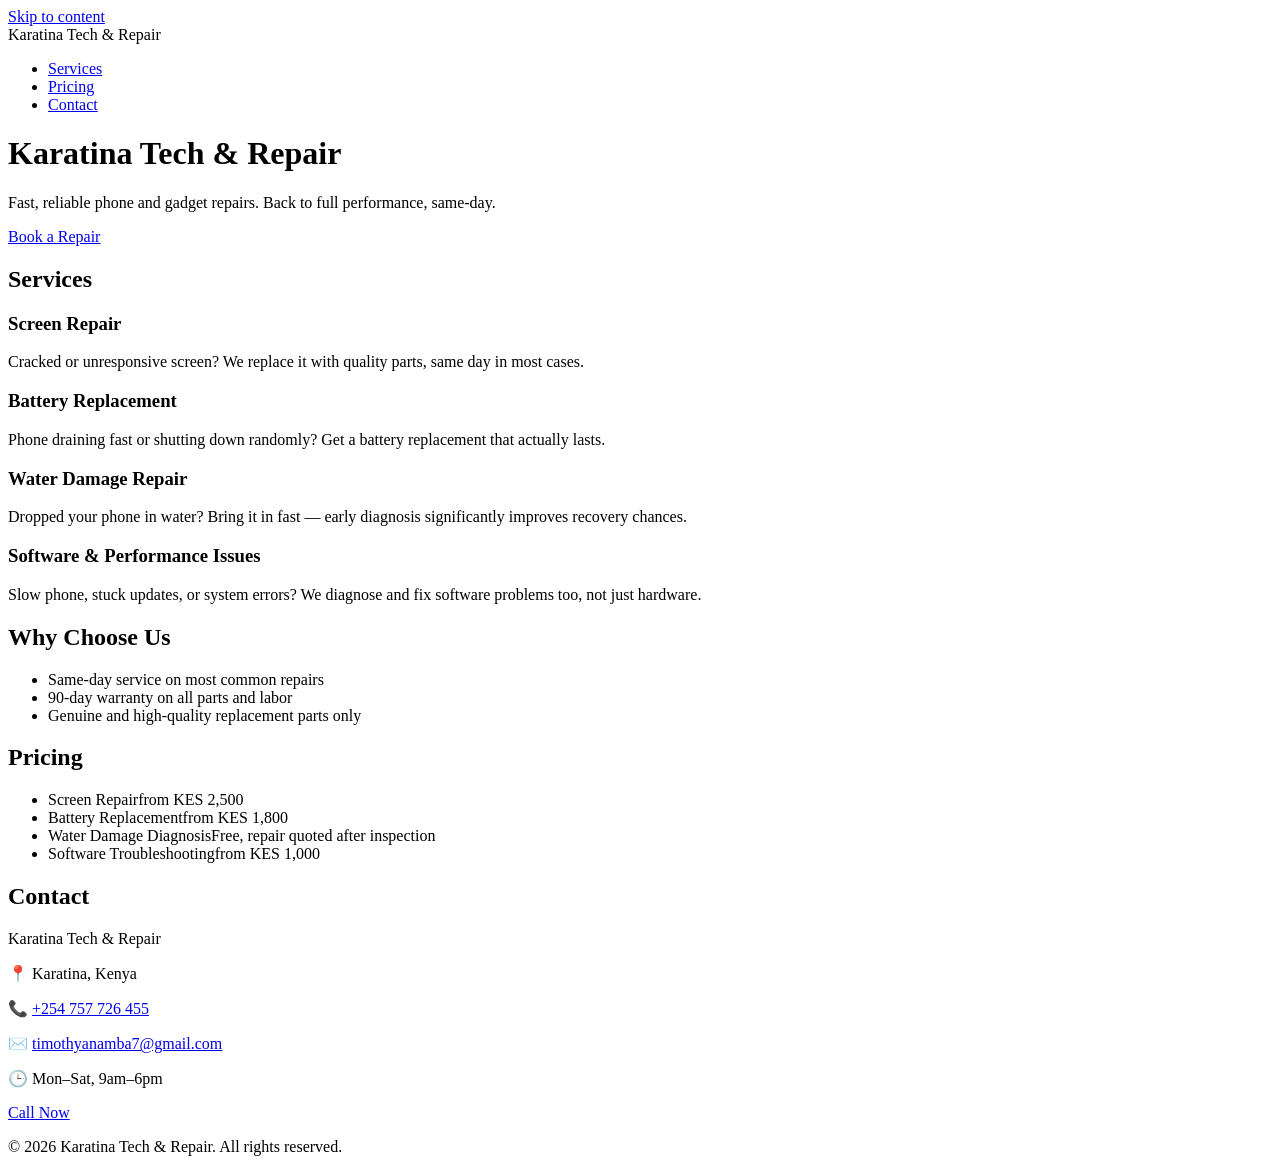
==== index.html @ 4cf0f458 "Add HTML only" ====
<!DOCTYPE html>
<html lang="en">
<head>
  <meta charset="UTF-8">
  <meta name="viewport" content="width=device-width, initial-scale=1.0">
  <title>Karatina Tech & Repair | Phone & Gadget Repairs</title>
</head>
<body>

  <a href="#main-content" class="skip-link">Skip to content</a>

  <!-- HERO -->
  <header>
    <div class="container">
      <nav>
        <span class="logo">Karatina Tech &amp; Repair</span>
        <ul class="nav-links">
          <li><a href="#services">Services</a></li>
          <li><a href="#pricing">Pricing</a></li>
          <li><a href="#contact">Contact</a></li>
        </ul>
      </nav>

      <div class="hero-content">
        <h1>Karatina Tech &amp; Repair</h1>
        <p>
          Fast, reliable phone and gadget repairs. Back to full performance, same-day.
        </p>
        <a href="#contact" class="btn-primary">Book a Repair</a>
      </div>
    </div>
  </header>

  <main id="main-content">

    <!-- SERVICES -->
    <section id="services">
      <div class="container">
        <h2>Services</h2>
        <div class="services-grid">

          <article class="service-card">
            <h3>Screen Repair</h3>
            <p>Cracked or unresponsive screen? We replace it with quality parts, same day in most cases.</p>
          </article>

          <article class="service-card">
            <h3>Battery Replacement</h3>
            <p>Phone draining fast or shutting down randomly? Get a battery replacement that actually lasts.</p>
          </article>

          <article class="service-card">
            <h3>Water Damage Repair</h3>
            <p>Dropped your phone in water? Bring it in fast &mdash; early diagnosis significantly improves recovery chances.</p>
          </article>

          <article class="service-card">
            <h3>Software &amp; Performance Issues</h3>
            <p>Slow phone, stuck updates, or system errors? We diagnose and fix software problems too, not just hardware.</p>
          </article>

        </div>
      </div>
    </section>

    <!-- WHY CHOOSE US -->
    <section id="why-us">
      <div class="container">
        <h2>Why Choose Us</h2>
        <ul class="why-us-list">
          <li>Same-day service on most common repairs</li>
          <li>90-day warranty on all parts and labor</li>
          <li>Genuine and high-quality replacement parts only</li>
        </ul>
      </div>
    </section>

    <!-- PRICING -->
    <section id="pricing">
      <div class="container">
        <h2>Pricing</h2>
        <ul class="pricing-list">
          <li><span>Screen Repair</span><span class="price">from KES 2,500</span></li>
          <li><span>Battery Replacement</span><span class="price">from KES 1,800</span></li>
          <li><span>Water Damage Diagnosis</span><span class="price">Free, repair quoted after inspection</span></li>
          <li><span>Software Troubleshooting</span><span class="price">from KES 1,000</span></li>
        </ul>
      </div>
    </section>

    <!-- CONTACT -->
    <section id="contact">
      <div class="container">
        <h2>Contact</h2>
        <p>Karatina Tech &amp; Repair</p>
        <p>📍 Karatina, Kenya</p>
        <p>
          📞 <a href="tel:+254757726455">+254 757 726 455</a>
        </p>
        <p>
          ✉️ <a href="mailto:timothyanamba7@gmail.com">timothyanamba7@gmail.com</a>
        </p>
        <p>🕒 Mon&ndash;Sat, 9am&ndash;6pm</p>

        <a href="tel:+254757726455" class="btn-primary">Call Now</a>
      </div>
    </section>

  </main>

  <!-- FOOTER -->
  <footer>
    <div class="container">
      <p>&copy; 2026 Karatina Tech &amp; Repair. All rights reserved.</p>
    </div>
  </footer>

</body>
</html>
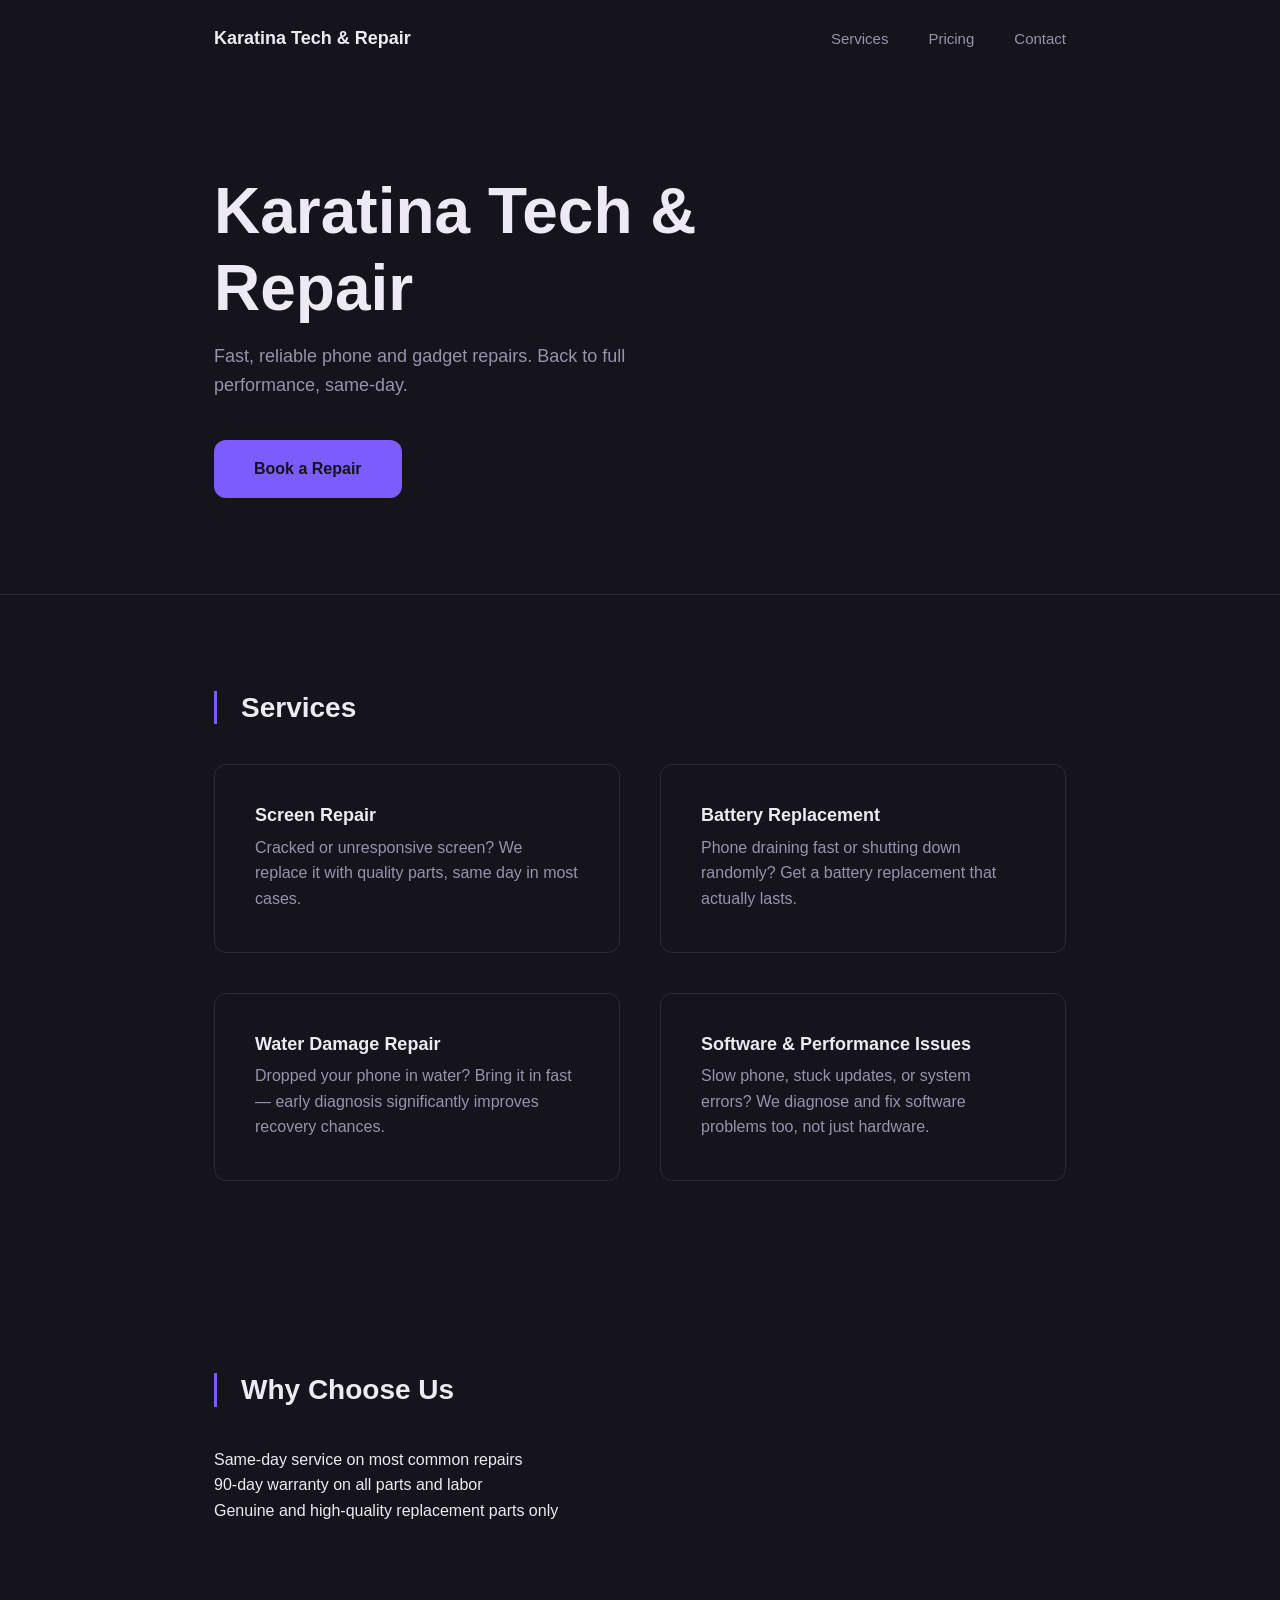
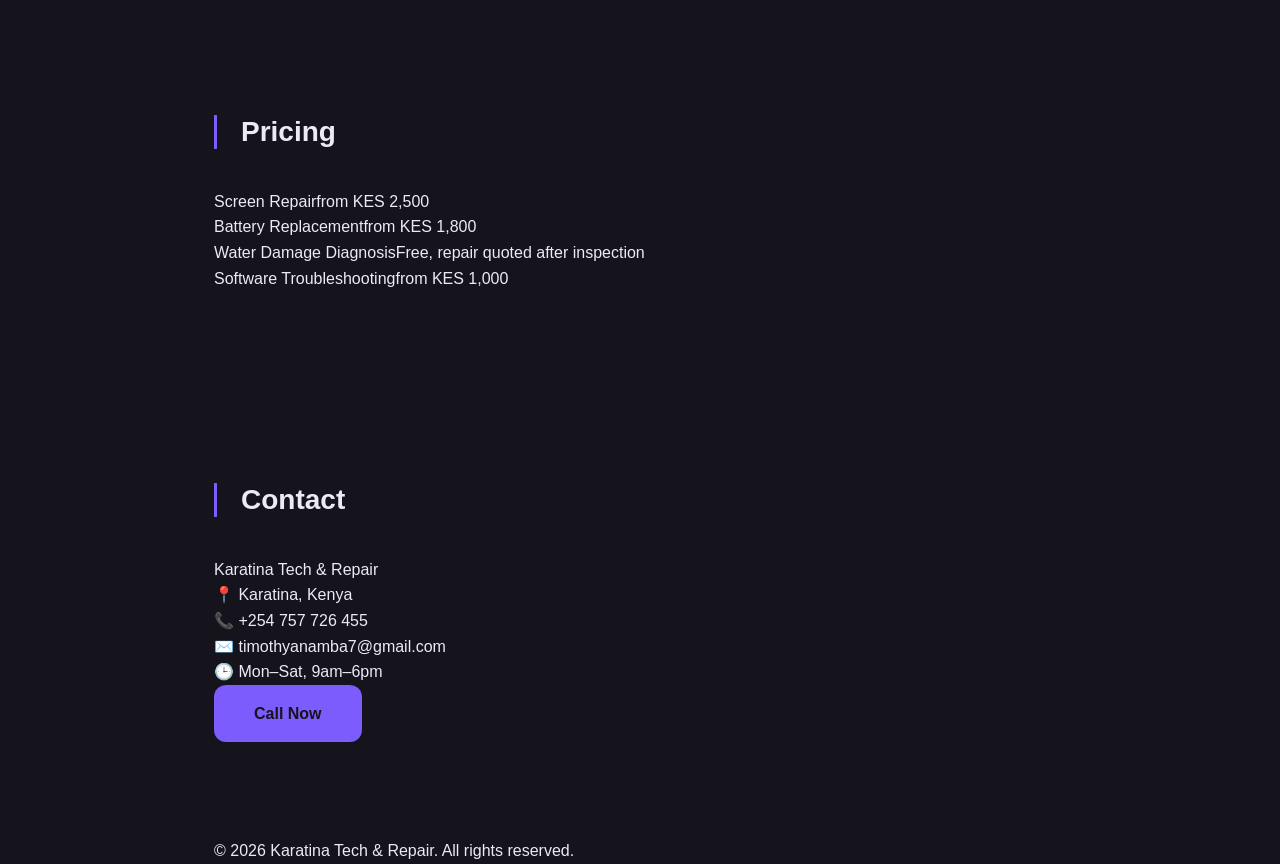
==== commit 50794026: "Add reset, base, header, hero and services styles" ====
--- a/index.html
+++ b/index.html
@@ -4,6 +4,7 @@
   <meta charset="UTF-8">
   <meta name="viewport" content="width=device-width, initial-scale=1.0">
   <title>Karatina Tech & Repair | Phone & Gadget Repairs</title>
+  <link rel="stylesheet" href="CSS/style.css">
 </head>
 <body>
 
--- a/CSS/style.css
+++ b/CSS/style.css
@@ -0,0 +1,216 @@
+/* RESET */
+*{
+  margin: 0;
+  padding: 0;
+  box-sizing: border-box;
+}
+
+html {
+  scroll-behavior: smooth;
+}
+
+ul {
+  list-style: none;
+}
+
+a {
+  color: inherit;
+  text-decoration: none;
+}
+
+@media (prefers-reduced-motion: reduce) {
+  html {
+    scroll-behavior: auto;
+  }
+  *, *::before, *::after {
+    animation: none !important;
+    transition: none !important;
+  }
+}
+
+/* DESIGN TOKENS */
+:root {
+  --color-bg: #15131C;
+  --color-surface: #1E1B29;
+  --color-text: #EDEAF5;
+  --color-muted: #9893AB;
+  --color-accent: #7C5CFC;
+  --color-border: #2D2A3B;
+
+  --font-heading: "Space Grotesk", sans-serif;
+  --font-body: "Inter", sans-serif;
+  --font-mono: "JetBrains Mono", monospace;
+
+  --space-xs: 0.5rem;
+  --space-sm: 1rem;
+  --space-md: 1.5rem;
+  --space-lg: 2.5rem;
+  --space-xl: 4rem;
+  --space-2xl: 6rem;
+  --section-spacing: 6rem;
+
+  --container-width: 900px;
+  --radius-md: 0.75rem;
+  --transition: 200ms ease;
+
+  --z-skip-link: 100;
+  --z-header: 50;
+}
+
+/* BASE */
+body {
+  background-color: var(--color-bg);
+  color: var(--color-text);
+  font-family: var(--font-body);
+  line-height: 1.6;
+}
+
+h1, h2, h3 {
+  font-family: var(--font-heading);
+  font-weight: 700;
+  line-height: 1.2;
+}
+
+:where(a, button, input, textarea, select):focus-visible {
+  outline: 2px solid var(--color-accent);
+  outline-offset: 3px;
+}
+
+.container {
+  width: 100%;
+  max-width: var(--container-width);
+  margin-inline: auto;
+  padding-inline: var(--space-md);
+}
+
+/* SKIP LINK */
+.skip-link {
+  position: absolute;
+  top: -100%;
+  left: var(--space-md);
+  background-color: var(--color-accent);
+  color: var(--color-bg);
+  padding: var(--space-xs) var(--space-sm);
+  border-radius: var(--radius-md);
+  font-family: var(--font-body);
+  font-weight: 600;
+  z-index: var(--z-skip-link);
+  transition: top var(--transition);
+}
+
+.skip-link:focus {
+  top: var(--space-md);
+}
+
+/* HEADER / NAV */
+header {
+  position: relative;
+  z-index: var(--z-header);
+  border-bottom: 1px solid var(--color-border);
+}
+
+nav {
+  display: flex;
+  align-items: center;
+  justify-content: space-between;
+  padding-block: var(--space-md);
+}
+
+.logo {
+  font-family: var(--font-heading);
+  font-weight: 700;
+  font-size: 1.125rem;
+}
+
+.nav-links {
+  display: flex;
+  gap: var(--space-lg);
+}
+
+.nav-links a {
+  font-size: 0.9375rem;
+  color: var(--color-muted);
+  transition: color var(--transition);
+}
+
+.nav-links a:hover,
+.nav-links a:focus-visible {
+  color: var(--color-text);
+}
+
+/* HERO */
+.hero-content {
+  max-width: 600px;
+  padding-block: var(--space-2xl);
+}
+
+.hero-content h1 {
+  font-size: clamp(2.5rem, 5vw, 4rem);
+  margin-bottom: var(--space-sm);
+}
+
+.hero-content p {
+  font-size: 1.125rem;
+  color: var(--color-muted);
+  max-width: 520px;
+  margin-bottom: var(--space-lg);
+}
+
+/* BUTTONS */
+.btn-primary {
+  display: inline-block;
+  background-color: var(--color-accent);
+  color: var(--color-bg);
+  font-weight: 600;
+  padding: var(--space-sm) var(--space-lg);
+  border-radius: var(--radius-md);
+  transition: opacity var(--transition);
+}
+
+.btn-primary:hover {
+  opacity: 0.85;
+}
+
+/* =========================================
+   SECTIONS (shared)
+   ========================================= */
+main section {
+  padding-block: var(--section-spacing);
+}
+
+main section h2 {
+  font-size: 1.75rem;
+  font-weight: 700;
+  padding-left: var(--space-md);
+  border-left: 3px solid var(--color-accent);
+  margin-bottom: var(--space-lg);
+}
+
+/* SERVICE */
+.services-grid {
+  display: grid;
+  grid-template-columns: repeat(2, 1fr);
+  gap: var(--space-lg);
+}
+
+.service-card {
+  border: 1px solid var(--color-border);
+  border-radius: var(--radius-md);
+  padding: var(--space-lg);
+  transition: border-color var(--transition);
+}
+.service-card:hover {
+  border-color: var(--color-accent);
+  
+}
+
+.service-card h3 {
+  font-size: 1.125rem;
+  margin-bottom: var(--space-xs);
+}
+
+.service-card p {
+  font-size: 1rem;
+  color: var(--color-muted);
+  line-height: 1.6;
+}
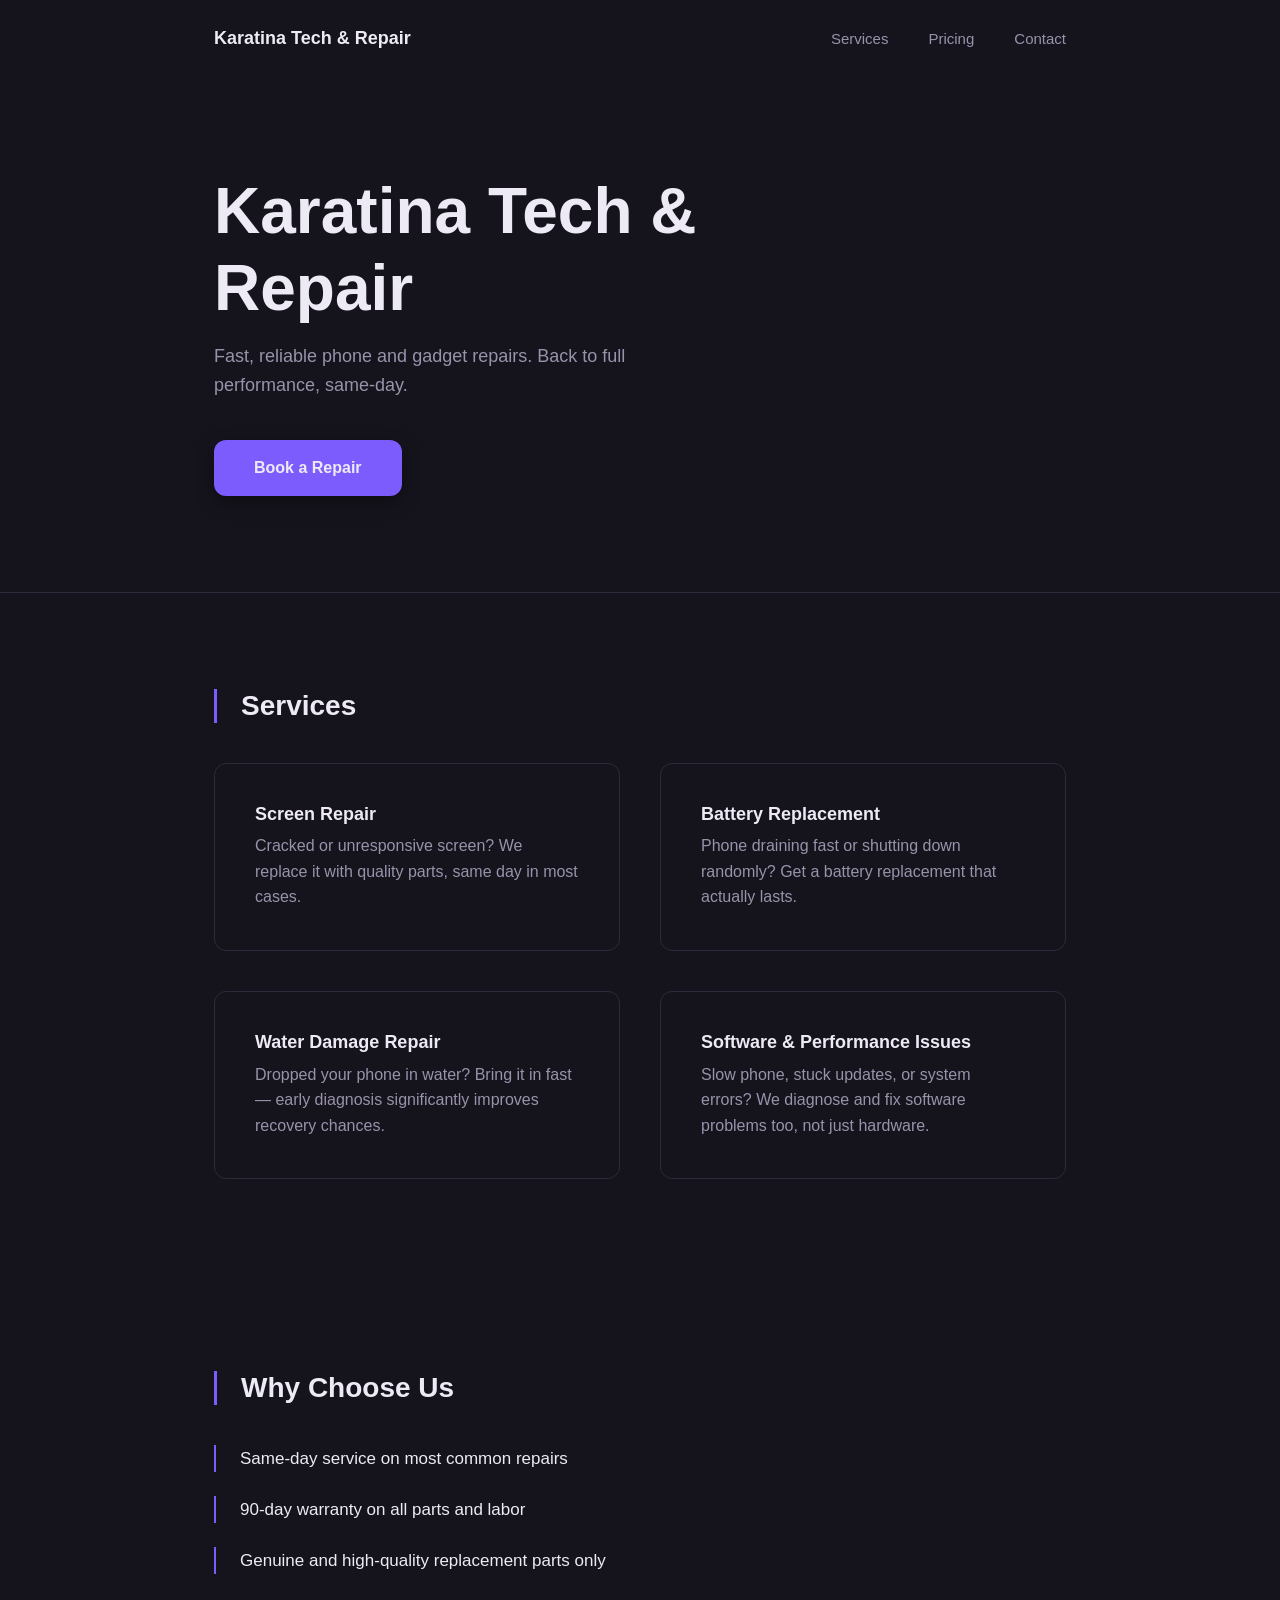
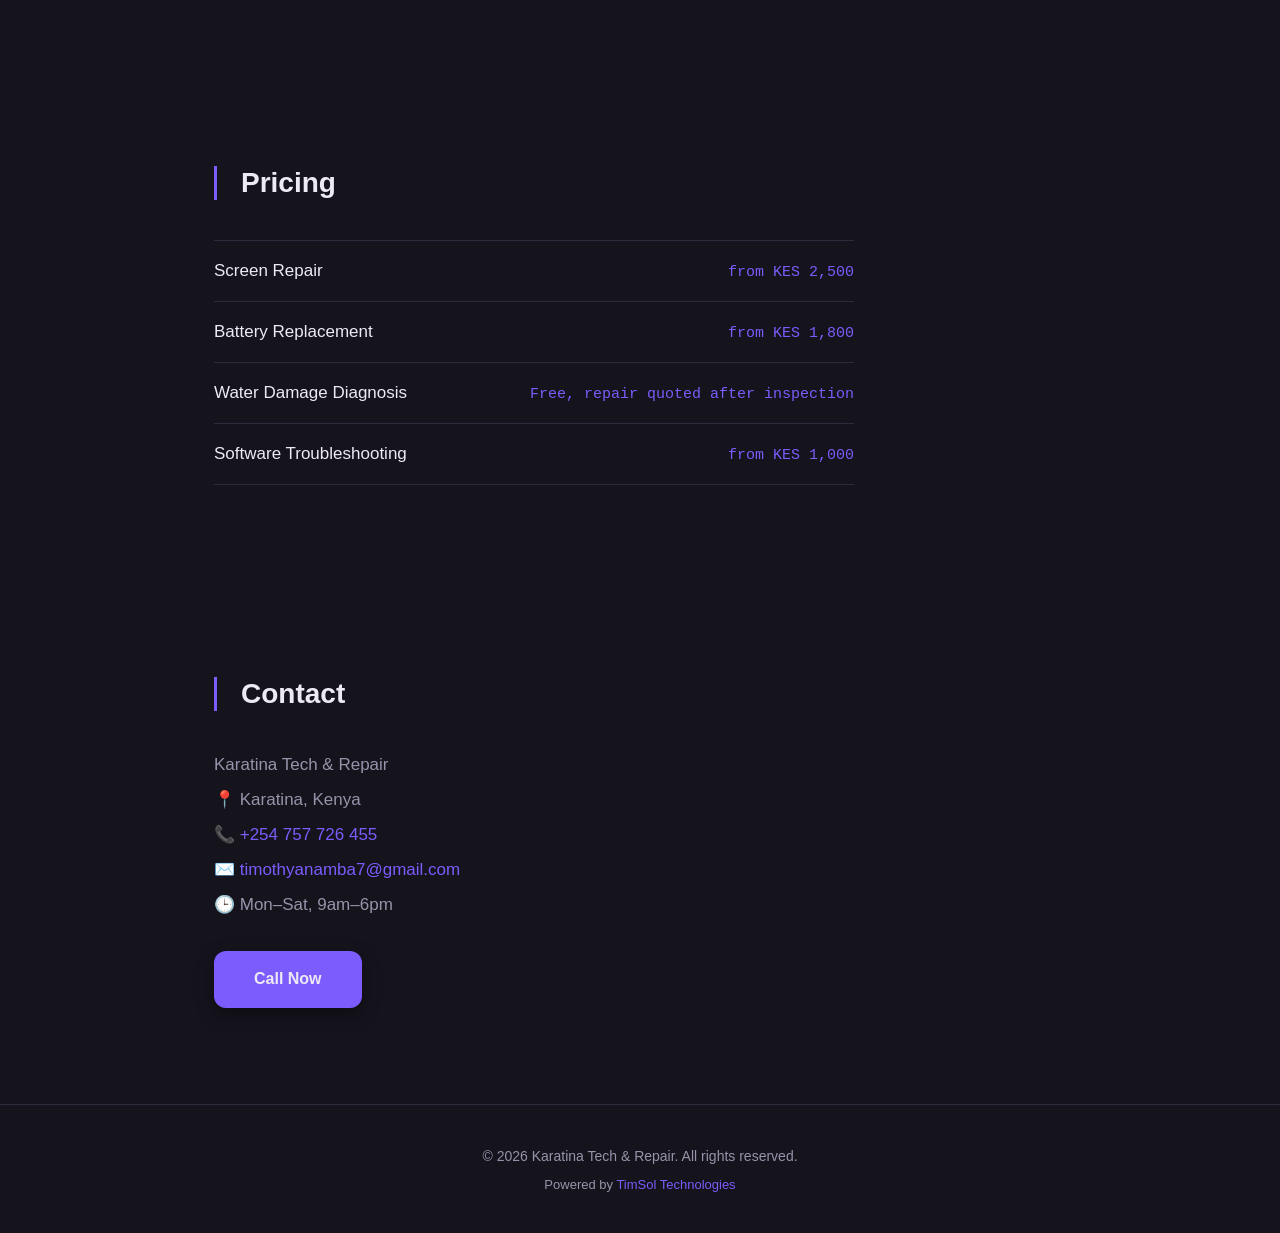
==== commit 73a83531: "Add styles for contact and footer" ====
--- a/index.html
+++ b/index.html
@@ -113,6 +113,7 @@
   <footer>
     <div class="container">
       <p>&copy; 2026 Karatina Tech &amp; Repair. All rights reserved.</p>
+      <p class="powered-by">Powered by <a href="https://timothy-dev-tech.github.io/timPortfolio/" target="_blank" rel="noopener noreferrer">TimSol Technologies</a></p>
     </div>
   </footer>
 
--- a/CSS/style.css
+++ b/CSS/style.css
@@ -160,11 +160,15 @@
 .btn-primary {
   display: inline-block;
   background-color: var(--color-accent);
-  color: var(--color-bg);
+  color: var(--color-text);
   font-weight: 600;
+  font-size: 1rem;
+  line-height: 1.5;
   padding: var(--space-sm) var(--space-lg);
   border-radius: var(--radius-md);
   transition: opacity var(--transition);
+  text-decoration: none;
+  box-shadow: 0 6px 18px rgba(0,0,0,0.35);
 }
 
 .btn-primary:hover {
@@ -213,4 +217,112 @@
   font-size: 1rem;
   color: var(--color-muted);
   line-height: 1.6;
-}+}
+
+/* =========================================
+   WHY CHOOSE US
+   ========================================= */
+.why-us-list {
+  display: flex;
+  flex-direction: column;
+  gap: var(--space-md);
+  max-width: 640px;
+}
+
+.why-us-list li {
+  font-size: 1.0625rem;
+  color: var(--color-text);
+  padding-left: var(--space-md);
+  border-left: 2px solid var(--color-accent);
+}
+
+/* =========================================
+   PRICING
+   ========================================= */
+.pricing-list {
+  display: flex;
+  flex-direction: column;
+  max-width: 640px;
+}
+
+.pricing-list li {
+  display: flex;
+  justify-content: space-between;
+  align-items: baseline;
+  padding-block: var(--space-sm);
+  border-bottom: 1px solid var(--color-border);
+}
+
+.pricing-list li:first-child {
+  border-top: 1px solid var(--color-border);
+}
+
+.pricing-list li span:first-child {
+  color: var(--color-text);
+  font-size: 1.0625rem;
+}
+
+.price {
+  font-family: var(--font-mono);
+  font-size: 0.9375rem;
+  color: var(--color-accent);
+}
+
+/* =========================================
+   CONTACT
+   ========================================= */
+#contact p {
+  font-size: 1.0625rem;
+  color: var(--color-muted);
+  max-width: 640px;
+  margin-bottom: var(--space-xs);
+}
+
+#contact a {
+  color: var(--color-accent);
+  border-bottom: 1px solid transparent;
+  transition: border-color var(--transition);
+}
+
+#contact a:hover,
+#contact a:focus-visible {
+  border-bottom-color: var(--color-accent);
+}
+
+#contact .btn-primary {
+  margin-top: var(--space-md);
+  color: var(--color-text);
+}
+
+/* =========================================
+   FOOTER
+   ========================================= */
+footer {
+  padding-block: var(--space-lg);
+  border-top: 1px solid var(--color-border);
+}
+
+footer p {
+  font-size: 0.875rem;
+  color: var(--color-muted);
+  text-align: center;
+}
+
+
+.powered-by {
+  margin-top: var(--space-xs);
+  font-size: 0.8125rem;
+}
+
+.powered-by a {
+  color: var(--color-accent);
+  border-bottom: 1px solid transparent;
+  transition: border-color var(--transition);
+}
+
+.powered-by a:hover,
+.powered-by a:focus-visible {
+  border-bottom-color: var(--color-accent);
+}
+
+
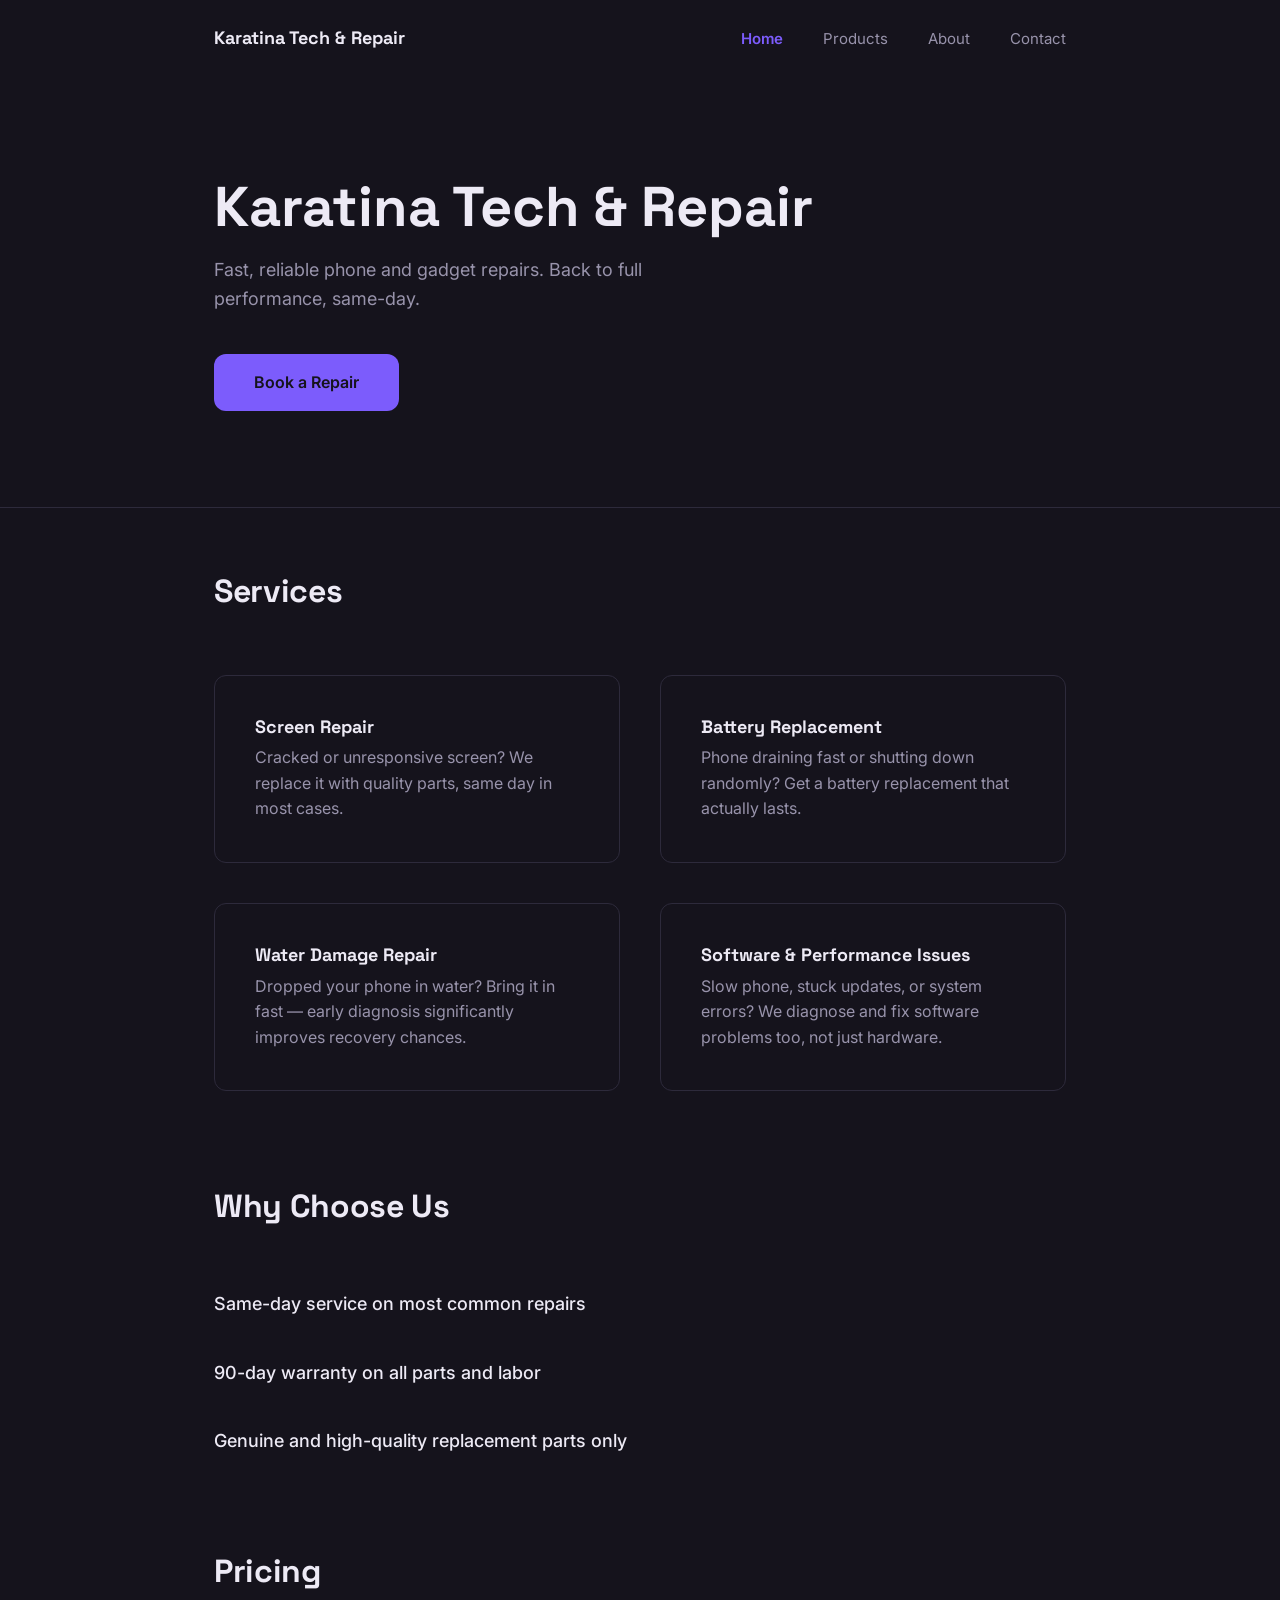
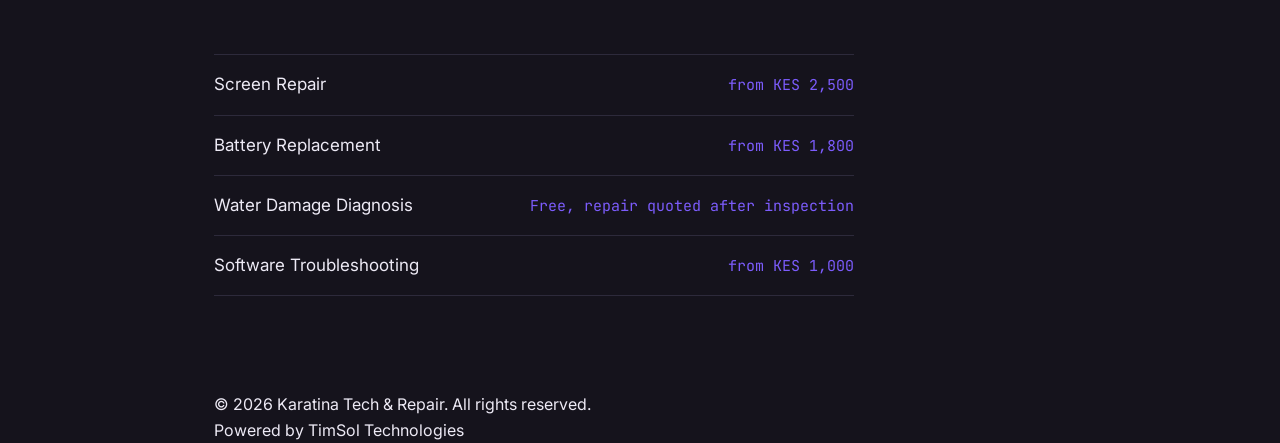
==== commit a96d16fd: "Restructure the website to multipage architecture" ====
--- a/index.html
+++ b/index.html
@@ -3,38 +3,39 @@
 <head>
   <meta charset="UTF-8">
   <meta name="viewport" content="width=device-width, initial-scale=1.0">
-  <title>Karatina Tech & Repair | Phone & Gadget Repairs</title>
+  <title>Karatina Tech &amp; Repair | Phone &amp; Gadget Repairs</title>
+  <link rel="preconnect" href="https://fonts.googleapis.com">
+  <link rel="preconnect" href="https://fonts.gstatic.com" crossorigin>
+  <link href="https://fonts.googleapis.com/css2?family=Space+Grotesk:wght@400;500;600;700&family=Inter:wght@400;500;600&family=JetBrains+Mono:wght@400;500&display=swap" rel="stylesheet">
   <link rel="stylesheet" href="CSS/style.css">
 </head>
 <body>
 
   <a href="#main-content" class="skip-link">Skip to content</a>
 
-  <!-- HERO -->
   <header>
     <div class="container">
       <nav>
         <span class="logo">Karatina Tech &amp; Repair</span>
         <ul class="nav-links">
-          <li><a href="#services">Services</a></li>
-          <li><a href="#pricing">Pricing</a></li>
-          <li><a href="#contact">Contact</a></li>
+          <li><a href="index.html" class="active">Home</a></li>
+          <li><a href="products.html">Products</a></li>
+          <li><a href="about.html">About</a></li>
+          <li><a href="contact.html">Contact</a></li>
         </ul>
       </nav>
-
       <div class="hero-content">
         <h1>Karatina Tech &amp; Repair</h1>
         <p>
           Fast, reliable phone and gadget repairs. Back to full performance, same-day.
         </p>
-        <a href="#contact" class="btn-primary">Book a Repair</a>
+        <a href="contact.html" class="btn-primary">Book a Repair</a>
       </div>
     </div>
   </header>
 
   <main id="main-content">
 
-    <!-- SERVICES -->
     <section id="services">
       <div class="container">
         <h2>Services</h2>
@@ -64,7 +65,6 @@
       </div>
     </section>
 
-    <!-- WHY CHOOSE US -->
     <section id="why-us">
       <div class="container">
         <h2>Why Choose Us</h2>
@@ -76,7 +76,6 @@
       </div>
     </section>
 
-    <!-- PRICING -->
     <section id="pricing">
       <div class="container">
         <h2>Pricing</h2>
@@ -89,27 +88,8 @@
       </div>
     </section>
 
-    <!-- CONTACT -->
-    <section id="contact">
-      <div class="container">
-        <h2>Contact</h2>
-        <p>Karatina Tech &amp; Repair</p>
-        <p>📍 Karatina, Kenya</p>
-        <p>
-          📞 <a href="tel:+254757726455">+254 757 726 455</a>
-        </p>
-        <p>
-          ✉️ <a href="mailto:timothyanamba7@gmail.com">timothyanamba7@gmail.com</a>
-        </p>
-        <p>🕒 Mon&ndash;Sat, 9am&ndash;6pm</p>
-
-        <a href="tel:+254757726455" class="btn-primary">Call Now</a>
-      </div>
-    </section>
-
   </main>
 
-  <!-- FOOTER -->
   <footer>
     <div class="container">
       <p>&copy; 2026 Karatina Tech &amp; Repair. All rights reserved.</p>
--- a/CSS/style.css
+++ b/CSS/style.css
@@ -1,5 +1,9 @@
-/* RESET */
-*{
+/* =========================================
+   RESET
+   ========================================= */
+*,
+*::before,
+*::after {
   margin: 0;
   padding: 0;
   box-sizing: border-box;
@@ -27,8 +31,17 @@
     transition: none !important;
   }
 }
-
-/* DESIGN TOKENS */
+main section {
+  padding-block: var(--space-2xl) 0;
+}
+
+main section:first-child {
+  padding-top: 0;
+}
+
+/* =========================================
+   DESIGN TOKENS
+   ========================================= */
 :root {
   --color-bg: #15131C;
   --color-surface: #1E1B29;
@@ -57,7 +70,6 @@
   --z-header: 50;
 }
 
-/* BASE */
 body {
   background-color: var(--color-bg);
   color: var(--color-text);
@@ -83,7 +95,6 @@
   padding-inline: var(--space-md);
 }
 
-/* SKIP LINK */
 .skip-link {
   position: absolute;
   top: -100%;
@@ -92,7 +103,6 @@
   color: var(--color-bg);
   padding: var(--space-xs) var(--space-sm);
   border-radius: var(--radius-md);
-  font-family: var(--font-body);
   font-weight: 600;
   z-index: var(--z-skip-link);
   transition: top var(--transition);
@@ -101,8 +111,9 @@
 .skip-link:focus {
   top: var(--space-md);
 }
-
-/* HEADER / NAV */
+/* =========================================
+   HEADER / NAV (shared across all pages)
+   ========================================= */
 header {
   position: relative;
   z-index: var(--z-header);
@@ -138,14 +149,21 @@
   color: var(--color-text);
 }
 
-/* HERO */
+.nav-links a.active {
+  color: var(--color-accent);
+  font-weight: 600;
+}
+
+/* =========================================
+   HOME HERO (index.html only)
+   ========================================= */
 .hero-content {
   max-width: 600px;
   padding-block: var(--space-2xl);
 }
 
 .hero-content h1 {
-  font-size: clamp(2.5rem, 5vw, 4rem);
+  font-size: clamp(2.5rem, 5vw, 3.5rem);
   margin-bottom: var(--space-sm);
 }
 
@@ -156,41 +174,153 @@
   margin-bottom: var(--space-lg);
 }
 
-/* BUTTONS */
+/* =========================================
+   PAGE HEADER (about.html, contact.html)
+   ========================================= */
+.page-header h1 {
+  font-size: clamp(2rem, 4vw, 2.75rem);
+  padding-block: var(--space-xl) var(--space-lg);
+}
+
+/* =========================================
+   BUTTONS
+   ========================================= */
 .btn-primary {
   display: inline-block;
   background-color: var(--color-accent);
-  color: var(--color-text);
+  color: var(--color-bg) !important;
   font-weight: 600;
-  font-size: 1rem;
-  line-height: 1.5;
   padding: var(--space-sm) var(--space-lg);
   border-radius: var(--radius-md);
+  border: none;
+  font-family: var(--font-body);
+  font-size: 1rem;
+  cursor: pointer;
   transition: opacity var(--transition);
-  text-decoration: none;
-  box-shadow: 0 6px 18px rgba(0,0,0,0.35);
-}
-
-.btn-primary:hover {
+}
+
+.btn-primary:hover,
+.btn-primary:focus-visible {
   opacity: 0.85;
 }
-
 /* =========================================
    SECTIONS (shared)
    ========================================= */
-main section {
-  padding-block: var(--section-spacing);
-}
-
-main section h2 {
-  font-size: 1.75rem;
+main {
+  padding-block: var(--space-xl) var(--space-2xl);
+}
+
+main h2 {
+  font-size: 2rem;
   font-weight: 700;
-  padding-left: var(--space-md);
-  border-left: 3px solid var(--color-accent);
-  margin-bottom: var(--space-lg);
-}
-
-/* SERVICE */
+  letter-spacing: -0.01em;
+  margin-bottom: var(--space-xl);
+}
+
+/* =========================================
+   ABOUT PAGE — PROSE
+   ========================================= */
+.prose {
+  max-width: 680px;
+}
+
+.prose p {
+  font-size: 1.0625rem;
+  color: var(--color-muted);
+  line-height: 1.7;
+  margin-bottom: var(--space-md);
+}
+
+.prose p:last-child {
+  margin-bottom: 0;
+}
+
+/* =========================================
+   CONTACT PAGE
+   ========================================= */
+.contact-layout {
+  display: grid;
+  grid-template-columns: 1fr 1.2fr;
+  gap: var(--space-2xl);
+  align-items: start;
+}
+
+.contact-info p {
+  font-size: 1.0625rem;
+  color: var(--color-muted);
+  margin-bottom: var(--space-sm);
+}
+
+.contact-info a {
+  color: var(--color-accent);
+  border-bottom: 1px solid transparent;
+  transition: border-color var(--transition);
+}
+
+.contact-info a:hover,
+.contact-info a:focus-visible {
+  border-bottom-color: var(--color-accent);
+}
+
+.contact-info img {
+  width: 24px;
+  height: 24px;
+  object-fit: contain;
+  margin-right: var(--space-xs);
+  vertical-align: middle;
+  display: inline-block;
+  border-radius: 10px;
+}
+
+/* =========================================
+   CONTACT FORM
+   ========================================= */
+.contact-form {
+  display: flex;
+  flex-direction: column;
+  gap: var(--space-md);
+}
+
+.form-group {
+  display: flex;
+  flex-direction: column;
+  gap: var(--space-xs);
+}
+
+.form-group label {
+  font-size: 0.9375rem;
+  font-weight: 600;
+  color: var(--color-text);
+}
+
+.form-group input,
+.form-group textarea {
+  background-color: var(--color-surface);
+  border: 1px solid var(--color-border);
+  border-radius: var(--radius-md);
+  padding: var(--space-sm);
+  color: var(--color-text);
+  font-family: var(--font-body);
+  font-size: 1rem;
+  transition: border-color var(--transition);
+}
+
+.form-group input:focus,
+.form-group textarea:focus {
+  outline: none;
+  border-color: var(--color-accent);
+}
+
+.form-group textarea {
+  resize: vertical;
+}
+
+.contact-form .btn-primary {
+  align-self: flex-start;
+}
+/* =========================================
+   SERVICES
+   ========================================= */
 .services-grid {
   display: grid;
   grid-template-columns: repeat(2, 1fr);
@@ -203,9 +333,9 @@
   padding: var(--space-lg);
   transition: border-color var(--transition);
 }
+
 .service-card:hover {
   border-color: var(--color-accent);
-  
 }
 
 .service-card h3 {
@@ -225,15 +355,14 @@
 .why-us-list {
   display: flex;
   flex-direction: column;
-  gap: var(--space-md);
+  gap: var(--space-lg);
   max-width: 640px;
 }
 
 .why-us-list li {
-  font-size: 1.0625rem;
+  font-size: 1.125rem;
+  font-weight: 500;
   color: var(--color-text);
-  padding-left: var(--space-md);
-  border-left: 2px solid var(--color-accent);
 }
 
 /* =========================================
@@ -269,60 +398,103 @@
 }
 
 /* =========================================
-   CONTACT
-   ========================================= */
-#contact p {
+   PRODUCTS PAGE
+   ========================================= */
+.products-intro {
   font-size: 1.0625rem;
   color: var(--color-muted);
   max-width: 640px;
-  margin-bottom: var(--space-xs);
-}
-
-#contact a {
+  margin-bottom: var(--space-xl);
+}
+
+.products-grid {
+  display: grid;
+  grid-template-columns: repeat(3, 1fr);
+  gap: var(--space-lg);
+}
+
+.product-card {
+  border: 1px solid var(--color-border);
+  border-radius: var(--radius-md);
+  overflow: hidden;
+  transition: border-color var(--transition);
+}
+
+.product-card:hover {
+  border-color: var(--color-accent);
+}
+
+.product-image {
+  aspect-ratio: 4 / 3;
+  display: flex;
+  align-items: center;
+  justify-content: center;
+  padding: var(--space-md);
+}
+
+.product-image img {
+  max-width: 100%;
+  max-height: 100%;
+  object-fit: cover;
+}
+
+.product-image span {
+  font-family: var(--font-mono);
+  font-size: 0.8125rem;
+  color: var(--color-muted);
+  text-align: center;
+}
+
+.product-card h3 {
+  font-size: 1rem;
+  padding: var(--space-md) var(--space-md) 0;
+}
+
+.product-price {
+  font-family: var(--font-mono);
+  font-size: 0.9375rem;
   color: var(--color-accent);
-  border-bottom: 1px solid transparent;
-  transition: border-color var(--transition);
-}
-
-#contact a:hover,
-#contact a:focus-visible {
-  border-bottom-color: var(--color-accent);
-}
-
-#contact .btn-primary {
-  margin-top: var(--space-md);
-  color: var(--color-text);
-}
-
-/* =========================================
-   FOOTER
-   ========================================= */
-footer {
-  padding-block: var(--space-lg);
-  border-top: 1px solid var(--color-border);
-}
-
-footer p {
-  font-size: 0.875rem;
-  color: var(--color-muted);
-  text-align: center;
-}
-
-
-.powered-by {
-  margin-top: var(--space-xs);
-  font-size: 0.8125rem;
-}
-
-.powered-by a {
-  color: var(--color-accent);
-  border-bottom: 1px solid transparent;
-  transition: border-color var(--transition);
-}
-
-.powered-by a:hover,
-.powered-by a:focus-visible {
-  border-bottom-color: var(--color-accent);
-}
-
-
+  padding: var(--space-xs) var(--space-md) var(--space-md);
+}
+
+/* =========================================
+   RESPONSIVE
+   ========================================= */
+@media (max-width: 700px) {
+  .services-grid {
+    grid-template-columns: 1fr;
+  }
+
+  .contact-layout {
+    grid-template-columns: 1fr;
+    gap: var(--space-xl);
+  }
+
+  main h2 {
+    font-size: 1.5rem;
+  }
+}
+
+@media (max-width: 500px) {
+  nav {
+    flex-direction: column;
+    align-items: flex-start;
+    gap: var(--space-sm);
+  }
+
+  .nav-links {
+    gap: var(--space-md);
+  }
+}
+
+@media (max-width: 700px) {
+  .products-grid {
+    grid-template-columns: repeat(2, 1fr);
+  }
+}
+
+@media (max-width: 480px) {
+  .products-grid {
+    grid-template-columns: 1fr;
+  }
+}
